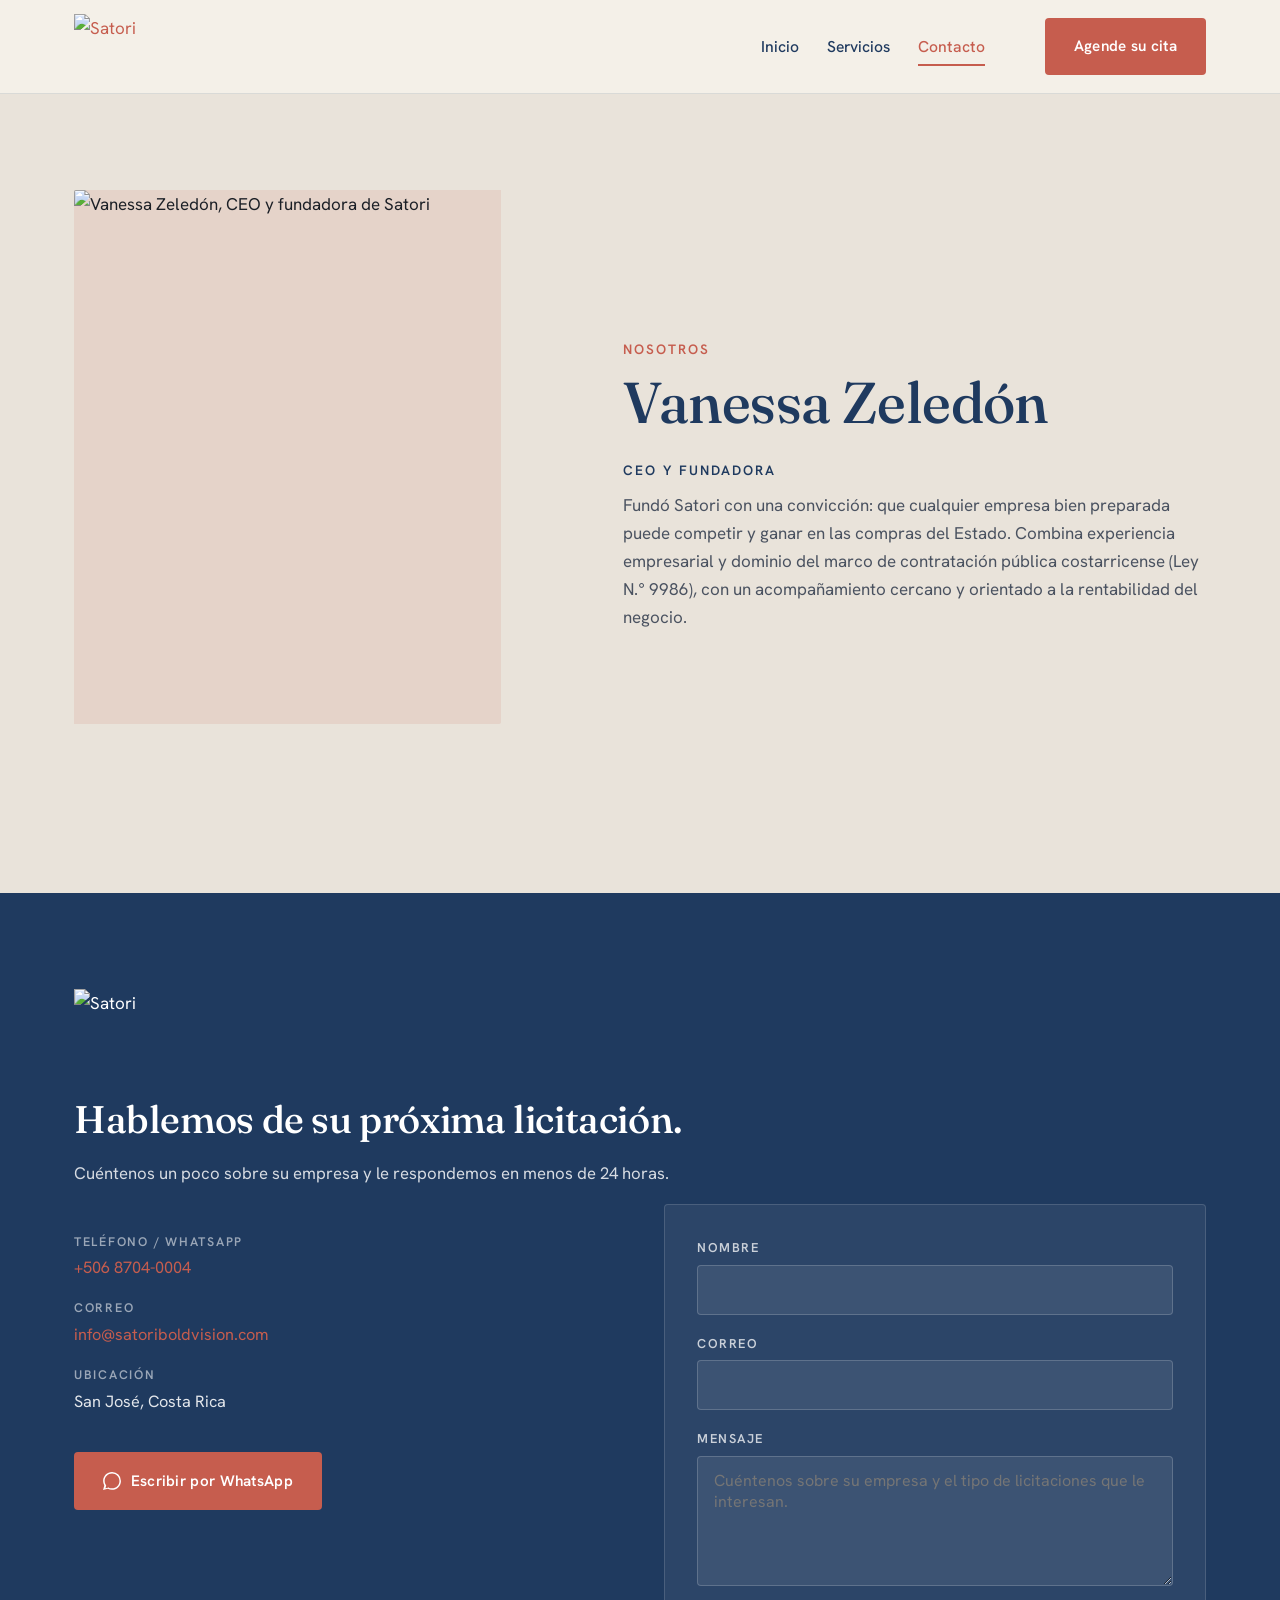
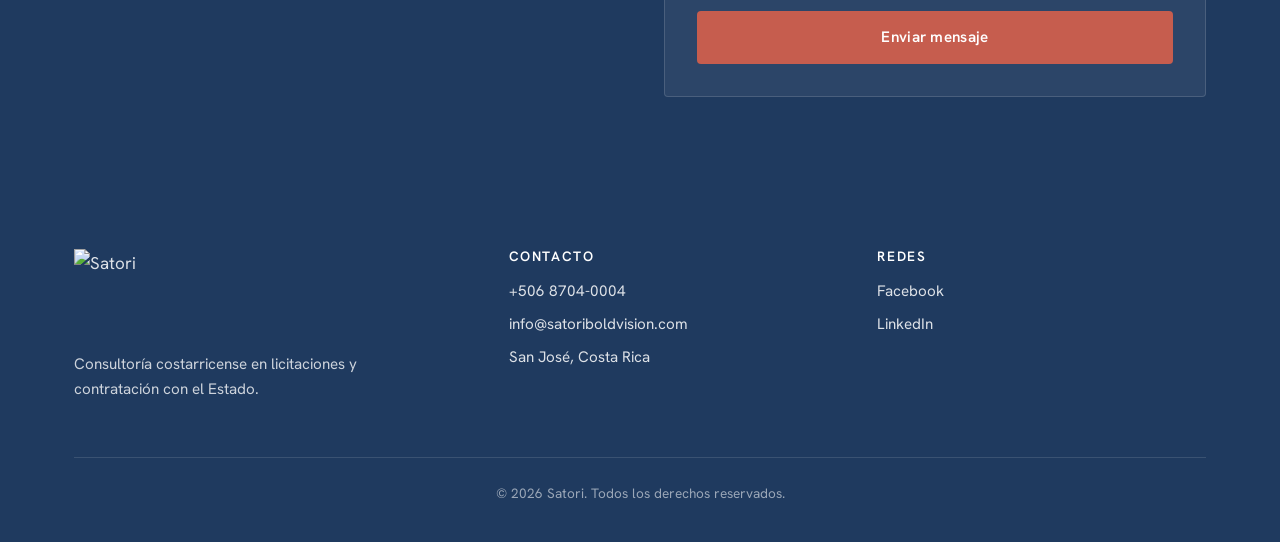
==== contacto.html @ bd333d45 "Enlarge logos and fix footer tagline color - Logo del header: 44px → 64px - Logo del footer y franja" ====
<!DOCTYPE html>
<html lang="es">
<head>
  <meta charset="UTF-8" />
  <meta name="viewport" content="width=device-width, initial-scale=1.0" />
  <title>Contacto — Satori</title>
  <meta name="description" content="Hablemos de su próxima licitación. Contacte a Satori por teléfono, WhatsApp, correo o desde el formulario." />

  <link rel="preconnect" href="https://fonts.googleapis.com" />
  <link rel="preconnect" href="https://fonts.gstatic.com" crossorigin />
  <link href="https://fonts.googleapis.com/css2?family=Fraunces:opsz,wght@9..144,400;9..144,500;9..144,600&family=Hanken+Grotesk:wght@400;500;600;700&display=swap" rel="stylesheet" />

  <link rel="stylesheet" href="styles.css" />
</head>
<body>

  <div data-parcial="header"></div>

  <main>
    <!-- ============================================================
         1. Nosotros — Vanessa
         ============================================================ -->
    <section class="seccion-beige nosotros">
      <div class="contenedor nosotros-grid">
        <div class="nosotros-foto aparece">
          <img src="assets/vanessa-retrato.jpg" alt="Vanessa Zeledón, CEO y fundadora de Satori" />
        </div>

        <div class="aparece">
          <span class="rol">Nosotros</span>
          <h1>Vanessa Zeledón</h1>
          <span class="rol" style="color: var(--azul); margin-top: -0.4rem;">CEO y Fundadora</span>
          <p>
            Fundó Satori con una convicción: que cualquier empresa bien preparada
            puede competir y ganar en las compras del Estado. Combina experiencia
            empresarial y dominio del marco de contratación pública costarricense
            (Ley N.° 9986), con un acompañamiento cercano y orientado a la
            rentabilidad del negocio.
          </p>
        </div>
      </div>
    </section>

    <!-- ============================================================
         2. Contacto — franja azul con datos + formulario
         ============================================================ -->
    <section class="seccion-azul">
      <div class="contenedor">
        <div class="encabezado-seccion aparece" style="text-align: left; margin-left: 0;">
          <img src="assets/logo-blanco.png" alt="Satori" style="height: 84px; width: auto; margin-bottom: 1.5rem;" />
          <h2>Hablemos de su próxima licitación.</h2>
          <p>Cuéntenos un poco sobre su empresa y le respondemos en menos de 24 horas.</p>
        </div>

        <div class="contacto-bloque">
          <div class="contacto-info aparece">
            <ul>
              <li>
                <strong>Teléfono / WhatsApp</strong>
                <a href="tel:+50687040004">+506 8704-0004</a>
              </li>
              <li>
                <strong>Correo</strong>
                <a href="mailto:info@satoriboldvision.com">info@satoriboldvision.com</a>
              </li>
              <li>
                <strong>Ubicación</strong>
                San José, Costa Rica
              </li>
            </ul>

            <a href="https://wa.me/50687040004" target="_blank" rel="noopener" class="btn btn-primario btn-whatsapp">
              Escribir por WhatsApp
            </a>
          </div>

          <form id="formulario-contacto" class="formulario aparece" novalidate>
            <label for="nombre">Nombre</label>
            <input type="text" id="nombre" name="nombre" required autocomplete="name" />

            <label for="correo">Correo</label>
            <input type="email" id="correo" name="correo" required autocomplete="email" />

            <label for="mensaje">Mensaje</label>
            <textarea id="mensaje" name="mensaje" required placeholder="Cuéntenos sobre su empresa y el tipo de licitaciones que le interesan."></textarea>

            <button type="submit" class="btn btn-primario">Enviar mensaje</button>

            <!-- Confirmación demo (solo front-end, sin backend) -->
            <p class="form-mensaje" role="status" aria-live="polite"></p>
          </form>
        </div>
      </div>
    </section>
  </main>

  <div data-parcial="footer"></div>

  <script src="script.js"></script>
</body>
</html>
---- styles.css ----
/* =============================================================
   Satori — Hoja de estilos compartida (3 páginas)
   Paleta 60/30/10:
     60% Beige arena  #E9E3DA  (fondo dominante)
     30% Azul profundo #1F3A5F (header/footer, franjas, títulos)
     10% Terracota    #C65D4E  (acentos: botones, enlaces, detalles)
   ============================================================= */

:root {
  --beige: #E9E3DA;
  --beige-claro: #F4F0E8;
  --azul: #1F3A5F;
  --azul-oscuro: #162B47;
  --terracota: #C65D4E;
  --terracota-oscuro: #A94A3D;
  --texto: #1B1F26;
  --texto-suave: #4A5260;
  --linea: rgba(31, 58, 95, 0.12);

  --serif: "Fraunces", "Cormorant Garamond", Georgia, serif;
  --sans: "Hanken Grotesk", "Inter", system-ui, -apple-system, sans-serif;

  --maxw: 1180px;
  --radio: 4px;
  --transicion: 220ms ease;
}

/* ---------- Reset suave ---------- */
*, *::before, *::after { box-sizing: border-box; }
html { scroll-behavior: smooth; }
body {
  margin: 0;
  font-family: var(--sans);
  font-size: 17px;
  line-height: 1.65;
  color: var(--texto);
  background: var(--beige);
  -webkit-font-smoothing: antialiased;
  text-rendering: optimizeLegibility;
}
img { max-width: 100%; display: block; }
a { color: var(--terracota); text-decoration: none; transition: color var(--transicion); }
a:hover { color: var(--terracota-oscuro); }

h1, h2, h3, h4 {
  font-family: var(--serif);
  font-weight: 500;
  color: var(--azul);
  letter-spacing: -0.01em;
  margin: 0 0 0.5em;
  line-height: 1.15;
}
h1 { font-size: clamp(2.2rem, 4.6vw, 3.6rem); }
h2 { font-size: clamp(1.7rem, 3vw, 2.4rem); }
h3 { font-size: 1.25rem; }
p  { margin: 0 0 1em; color: var(--texto-suave); }

/* ---------- Contenedor ---------- */
.contenedor {
  width: 100%;
  max-width: var(--maxw);
  margin: 0 auto;
  padding: 0 1.5rem;
}

/* ---------- Secciones ---------- */
section { padding: clamp(3.5rem, 8vw, 6rem) 0; }
.seccion-beige { background: var(--beige); }
.seccion-azul  { background: var(--azul); color: #fff; }
.seccion-azul h1, .seccion-azul h2, .seccion-azul h3 { color: #fff; }
.seccion-azul p { color: rgba(255, 255, 255, 0.82); }

/* ---------- Botones ---------- */
.btn {
  display: inline-block;
  padding: 0.95rem 1.75rem;
  font-family: var(--sans);
  font-weight: 600;
  font-size: 0.95rem;
  letter-spacing: 0.02em;
  border-radius: var(--radio);
  border: 1px solid transparent;
  cursor: pointer;
  transition: background var(--transicion), color var(--transicion), transform var(--transicion);
}
.btn-primario {
  background: var(--terracota);
  color: #fff;
}
.btn-primario:hover { background: var(--terracota-oscuro); color: #fff; transform: translateY(-1px); }
.btn-secundario {
  background: transparent;
  color: var(--azul);
  border-color: var(--azul);
}
.btn-secundario:hover { background: var(--azul); color: #fff; }
.btn-enlace {
  display: inline-block;
  padding: 0.6rem 0;
  color: var(--azul);
  font-weight: 600;
  border-bottom: 1px solid var(--terracota);
}
.btn-enlace:hover { color: var(--terracota); }

/* ---------- Header ---------- */
.encabezado {
  position: sticky;
  top: 0;
  z-index: 50;
  background: var(--beige-claro);
  border-bottom: 1px solid var(--linea);
  backdrop-filter: saturate(140%) blur(6px);
}
.encabezado-inner {
  display: flex;
  align-items: center;
  justify-content: space-between;
  padding: 0.9rem 1.5rem;
  max-width: var(--maxw);
  margin: 0 auto;
}
.logo img { height: 64px; width: auto; }

.nav {
  display: flex;
  align-items: center;
  gap: 2rem;
}
.nav-menu {
  list-style: none;
  display: flex;
  gap: 1.75rem;
  margin: 0;
  padding: 0;
}
.nav-menu a {
  color: var(--azul);
  font-weight: 500;
  font-size: 0.98rem;
  padding: 0.4rem 0;
  position: relative;
}
.nav-menu a::after {
  content: "";
  position: absolute;
  left: 0; right: 0; bottom: -2px;
  height: 2px;
  background: var(--terracota);
  transform: scaleX(0);
  transform-origin: left;
  transition: transform var(--transicion);
}
.nav-menu a:hover::after,
.nav-menu a.activo::after { transform: scaleX(1); }
.nav-menu a.activo { color: var(--terracota); }

.btn-hamburguesa {
  display: none;
  background: none;
  border: 0;
  cursor: pointer;
  width: 40px;
  height: 40px;
  padding: 8px;
}
.btn-hamburguesa span {
  display: block;
  height: 2px;
  background: var(--azul);
  margin: 5px 0;
  transition: transform var(--transicion), opacity var(--transicion);
}
.btn-hamburguesa.abierto span:nth-child(1) { transform: translateY(7px) rotate(45deg); }
.btn-hamburguesa.abierto span:nth-child(2) { opacity: 0; }
.btn-hamburguesa.abierto span:nth-child(3) { transform: translateY(-7px) rotate(-45deg); }

/* ---------- Footer ---------- */
.pie {
  background: var(--azul);
  color: rgba(255, 255, 255, 0.85);
  padding: 3.5rem 0 1.5rem;
}
.pie a { color: rgba(255, 255, 255, 0.85); }
.pie a:hover { color: var(--terracota); }
.pie-grid {
  display: grid;
  grid-template-columns: 1.2fr 1fr 1fr;
  gap: 2.5rem;
  padding-bottom: 2.5rem;
  border-bottom: 1px solid rgba(255, 255, 255, 0.12);
}
.pie-logo img { height: 84px; width: auto; margin-bottom: 1.2rem; }
.pie-logo p { color: rgba(255, 255, 255, 0.78); font-size: 0.95rem; max-width: 32ch; }
.pie h4 {
  color: #fff;
  font-family: var(--sans);
  font-size: 0.85rem;
  font-weight: 600;
  letter-spacing: 0.12em;
  text-transform: uppercase;
  margin-bottom: 0.9rem;
}
.pie ul { list-style: none; padding: 0; margin: 0; }
.pie li { margin-bottom: 0.5rem; font-size: 0.95rem; }
.pie-copy {
  margin-top: 1.5rem;
  font-size: 0.85rem;
  color: rgba(255, 255, 255, 0.55);
  text-align: center;
}

/* ---------- Hero (Inicio) ---------- */
.hero {
  padding: clamp(3rem, 7vw, 5.5rem) 0;
  background: var(--beige);
}
.hero-grid {
  display: grid;
  grid-template-columns: 1.15fr 1fr;
  gap: clamp(2rem, 5vw, 4.5rem);
  align-items: center;
}
.hero-eyebrow {
  font-family: var(--sans);
  font-size: 0.85rem;
  font-weight: 600;
  letter-spacing: 0.16em;
  text-transform: uppercase;
  color: var(--terracota);
  margin-bottom: 1.2rem;
}
.hero p.lead {
  font-size: 1.12rem;
  max-width: 52ch;
  margin-bottom: 2rem;
}
.hero-cta { display: flex; gap: 1rem; align-items: center; flex-wrap: wrap; }
.hero-figura {
  position: relative;
  aspect-ratio: 4 / 5;
  border-radius: 2px;
  overflow: hidden;
}
.hero-figura::before {
  content: "";
  position: absolute;
  inset: 12% -8% -8% 12%;
  background: var(--azul);
  z-index: 0;
  border-radius: 2px;
}
.hero-figura img {
  position: relative;
  z-index: 1;
  width: 100%;
  height: 100%;
  object-fit: cover;
  object-position: center top;
}

/* ---------- Tarjetas (resumen servicios) ---------- */
.tarjetas {
  display: grid;
  grid-template-columns: repeat(3, 1fr);
  gap: 1.75rem;
  margin-top: 2.5rem;
}
.tarjeta {
  background: var(--beige-claro);
  padding: 2rem 1.75rem;
  border-radius: var(--radio);
  border-top: 3px solid var(--terracota);
  transition: transform var(--transicion), box-shadow var(--transicion);
}
.tarjeta:hover {
  transform: translateY(-4px);
  box-shadow: 0 12px 30px -18px rgba(31, 58, 95, 0.35);
}
.tarjeta h3 { margin-bottom: 0.6rem; }
.tarjeta p { margin-bottom: 1.2rem; font-size: 0.97rem; }
.tarjeta a {
  font-size: 0.9rem;
  font-weight: 600;
  color: var(--azul);
  letter-spacing: 0.02em;
}
.tarjeta a:hover { color: var(--terracota); }
.tarjeta a::after { content: " →"; }

/* Encabezado de sección */
.encabezado-seccion {
  max-width: 720px;
  margin: 0 auto 1rem;
  text-align: center;
}
.encabezado-seccion p { font-size: 1.05rem; }

/* ---------- Franja proceso (4 pasos) ---------- */
.proceso-pasos {
  display: grid;
  grid-template-columns: repeat(4, 1fr);
  gap: 2rem;
  margin-top: 2.5rem;
}
.paso {
  position: relative;
  padding-top: 0.6rem;
}
.paso .num {
  font-family: var(--serif);
  font-size: 2.6rem;
  line-height: 1;
  color: var(--terracota);
  display: block;
  margin-bottom: 0.6rem;
}
.paso h3 {
  font-family: var(--sans);
  font-size: 0.85rem;
  letter-spacing: 0.14em;
  text-transform: uppercase;
  font-weight: 600;
  color: #fff;
  margin-bottom: 0.5rem;
}
.paso p { font-size: 0.95rem; }

/* ---------- CTA final ---------- */
.cta-final {
  text-align: center;
}
.cta-final h2 { margin-bottom: 1.5rem; }

/* ---------- Servicios — pilares detallados ---------- */
.pilares { display: grid; gap: 3rem; margin-top: 2.5rem; }
.pilar {
  display: grid;
  grid-template-columns: 1fr 2fr;
  gap: 2.5rem;
  padding-bottom: 3rem;
  border-bottom: 1px solid var(--linea);
}
.pilar:last-child { border-bottom: 0; padding-bottom: 0; }
.pilar-num {
  font-family: var(--serif);
  font-size: 3.4rem;
  color: var(--terracota);
  line-height: 1;
}
.pilar h2 { margin-bottom: 0.8rem; }
.pilar ul {
  list-style: none;
  padding: 0;
  margin: 1.2rem 0 0;
}
.pilar li {
  position: relative;
  padding-left: 1.4rem;
  margin-bottom: 0.6rem;
  color: var(--texto-suave);
}
.pilar li::before {
  content: "";
  position: absolute;
  left: 0;
  top: 0.7em;
  width: 8px; height: 1px;
  background: var(--terracota);
}

/* Proceso ampliado en página de servicios */
.proceso-detalle { display: grid; gap: 1.75rem; margin-top: 2.5rem; }
.proceso-detalle .paso-detalle {
  display: grid;
  grid-template-columns: 90px 1fr;
  gap: 1.5rem;
  padding: 1.5rem 0;
  border-bottom: 1px solid rgba(255, 255, 255, 0.14);
}
.proceso-detalle .paso-detalle:last-child { border-bottom: 0; }
.proceso-detalle .num {
  font-family: var(--serif);
  font-size: 3rem;
  line-height: 1;
  color: var(--terracota);
}
.proceso-detalle h3 {
  font-family: var(--sans);
  font-size: 0.85rem;
  letter-spacing: 0.14em;
  text-transform: uppercase;
  color: #fff;
  margin-bottom: 0.4rem;
}

/* ---------- Contacto — Nosotros ---------- */
.nosotros-grid {
  display: grid;
  grid-template-columns: 1fr 1.2fr;
  gap: clamp(2rem, 5vw, 4rem);
  align-items: center;
}
.nosotros-foto {
  aspect-ratio: 4 / 5;
  overflow: hidden;
  border-radius: 2px;
  position: relative;
}
.nosotros-foto::before {
  content: "";
  position: absolute;
  inset: -8% 12% 12% -8%;
  background: var(--terracota);
  opacity: 0.12;
  z-index: 0;
  border-radius: 2px;
}
.nosotros-foto img {
  position: relative;
  z-index: 1;
  width: 100%; height: 100%;
  object-fit: cover;
}
.nosotros .rol {
  font-family: var(--sans);
  font-size: 0.85rem;
  letter-spacing: 0.14em;
  text-transform: uppercase;
  color: var(--terracota);
  font-weight: 600;
  margin-bottom: 0.6rem;
  display: block;
}

/* ---------- Contacto — bloque azul ---------- */
.contacto-bloque {
  display: grid;
  grid-template-columns: 1fr 1fr;
  gap: 3rem;
  align-items: start;
}
.contacto-info ul { list-style: none; padding: 0; margin: 1.2rem 0 1.8rem; }
.contacto-info li {
  padding: 0.5rem 0;
  font-size: 1.02rem;
  color: rgba(255, 255, 255, 0.88);
}
.contacto-info li strong {
  display: block;
  font-family: var(--sans);
  font-size: 0.78rem;
  letter-spacing: 0.14em;
  text-transform: uppercase;
  font-weight: 600;
  color: rgba(255, 255, 255, 0.55);
  margin-bottom: 0.2rem;
}
.btn-whatsapp {
  display: inline-flex;
  align-items: center;
  gap: 0.6rem;
}
.btn-whatsapp::before {
  content: "";
  display: inline-block;
  width: 18px; height: 18px;
  background: currentColor;
  -webkit-mask: url("data:image/svg+xml;utf8,<svg xmlns='http://www.w3.org/2000/svg' viewBox='0 0 24 24'><path d='M.057 24l1.687-6.163a11.867 11.867 0 0 1-1.587-5.946C.16 5.335 5.495 0 12.05 0a11.81 11.81 0 0 1 8.413 3.488 11.82 11.82 0 0 1 3.48 8.414c-.003 6.555-5.338 11.892-11.893 11.892a11.9 11.9 0 0 1-5.688-1.448L.057 24zm6.597-3.807c1.676.995 3.276 1.591 5.392 1.592 5.448 0 9.886-4.434 9.889-9.885.002-5.462-4.415-9.89-9.881-9.892-5.452 0-9.887 4.434-9.889 9.884a9.86 9.86 0 0 0 1.51 5.26l.6.952-1.004 3.667 3.383-.878z'/></svg>") center/contain no-repeat;
          mask: url("data:image/svg+xml;utf8,<svg xmlns='http://www.w3.org/2000/svg' viewBox='0 0 24 24'><path d='M.057 24l1.687-6.163a11.867 11.867 0 0 1-1.587-5.946C.16 5.335 5.495 0 12.05 0a11.81 11.81 0 0 1 8.413 3.488 11.82 11.82 0 0 1 3.48 8.414c-.003 6.555-5.338 11.892-11.893 11.892a11.9 11.9 0 0 1-5.688-1.448L.057 24zm6.597-3.807c1.676.995 3.276 1.591 5.392 1.592 5.448 0 9.886-4.434 9.889-9.885.002-5.462-4.415-9.89-9.881-9.892-5.452 0-9.887 4.434-9.889 9.884a9.86 9.86 0 0 0 1.51 5.26l.6.952-1.004 3.667 3.383-.878z'/></svg>") center/contain no-repeat;
}

/* ---------- Formulario ---------- */
.formulario {
  background: rgba(255, 255, 255, 0.06);
  padding: 2rem;
  border-radius: var(--radio);
  border: 1px solid rgba(255, 255, 255, 0.14);
}
.formulario label {
  display: block;
  font-size: 0.8rem;
  letter-spacing: 0.12em;
  text-transform: uppercase;
  font-weight: 600;
  color: rgba(255, 255, 255, 0.75);
  margin-bottom: 0.4rem;
}
.formulario input,
.formulario textarea {
  width: 100%;
  background: rgba(255, 255, 255, 0.08);
  border: 1px solid rgba(255, 255, 255, 0.18);
  color: #fff;
  font-family: var(--sans);
  font-size: 1rem;
  padding: 0.85rem 1rem;
  border-radius: var(--radio);
  margin-bottom: 1.1rem;
  transition: border-color var(--transicion), background var(--transicion);
}
.formulario input:focus,
.formulario textarea:focus {
  outline: none;
  border-color: var(--terracota);
  background: rgba(255, 255, 255, 0.12);
}
.formulario textarea { min-height: 130px; resize: vertical; }
.formulario .btn { width: 100%; }
.form-mensaje {
  display: none;
  margin-top: 1rem;
  padding: 0.9rem 1rem;
  background: rgba(198, 93, 78, 0.15);
  border-left: 3px solid var(--terracota);
  color: #fff;
  font-size: 0.95rem;
  border-radius: var(--radio);
}
.form-mensaje.visible { display: block; }

/* ---------- Encabezado de página ---------- */
.hoja {
  padding: clamp(3rem, 6vw, 5rem) 0 1.5rem;
  text-align: center;
}
.hoja p { max-width: 60ch; margin: 0 auto; }

/* ---------- Animación al scroll ---------- */
.aparece {
  opacity: 0;
  transform: translateY(18px);
  transition: opacity 700ms ease, transform 700ms ease;
}
.aparece.visible {
  opacity: 1;
  transform: translateY(0);
}

/* ---------- Responsive ---------- */
@media (max-width: 880px) {
  .hero-grid { grid-template-columns: 1fr; }
  .hero-figura { max-width: 420px; margin: 0 auto; }
  .tarjetas { grid-template-columns: 1fr; }
  .proceso-pasos { grid-template-columns: repeat(2, 1fr); gap: 2rem; }
  .pilar { grid-template-columns: 1fr; gap: 1rem; }
  .pie-grid { grid-template-columns: 1fr; gap: 2rem; text-align: center; }
  .pie-logo img { margin-left: auto; margin-right: auto; }
  .nosotros-grid, .contacto-bloque { grid-template-columns: 1fr; }

  .btn-hamburguesa { display: block; }
  .nav-menu {
    position: absolute;
    top: 100%;
    left: 0; right: 0;
    flex-direction: column;
    background: var(--beige-claro);
    padding: 1.5rem 1.5rem 2rem;
    gap: 1.2rem;
    border-bottom: 1px solid var(--linea);
    transform: translateY(-10px);
    opacity: 0;
    pointer-events: none;
    transition: opacity var(--transicion), transform var(--transicion);
  }
  .nav-menu.abierto {
    transform: translateY(0);
    opacity: 1;
    pointer-events: auto;
  }
  .nav .btn { display: none; }
  .nav-menu .btn-movil { display: inline-block; margin-top: 0.5rem; }
}
@media (min-width: 881px) {
  .nav-menu .btn-movil { display: none; }
}
@media (max-width: 520px) {
  .proceso-pasos { grid-template-columns: 1fr; }
  .hero-cta { flex-direction: column; align-items: stretch; }
  .hero-cta .btn, .hero-cta .btn-enlace { text-align: center; }
}
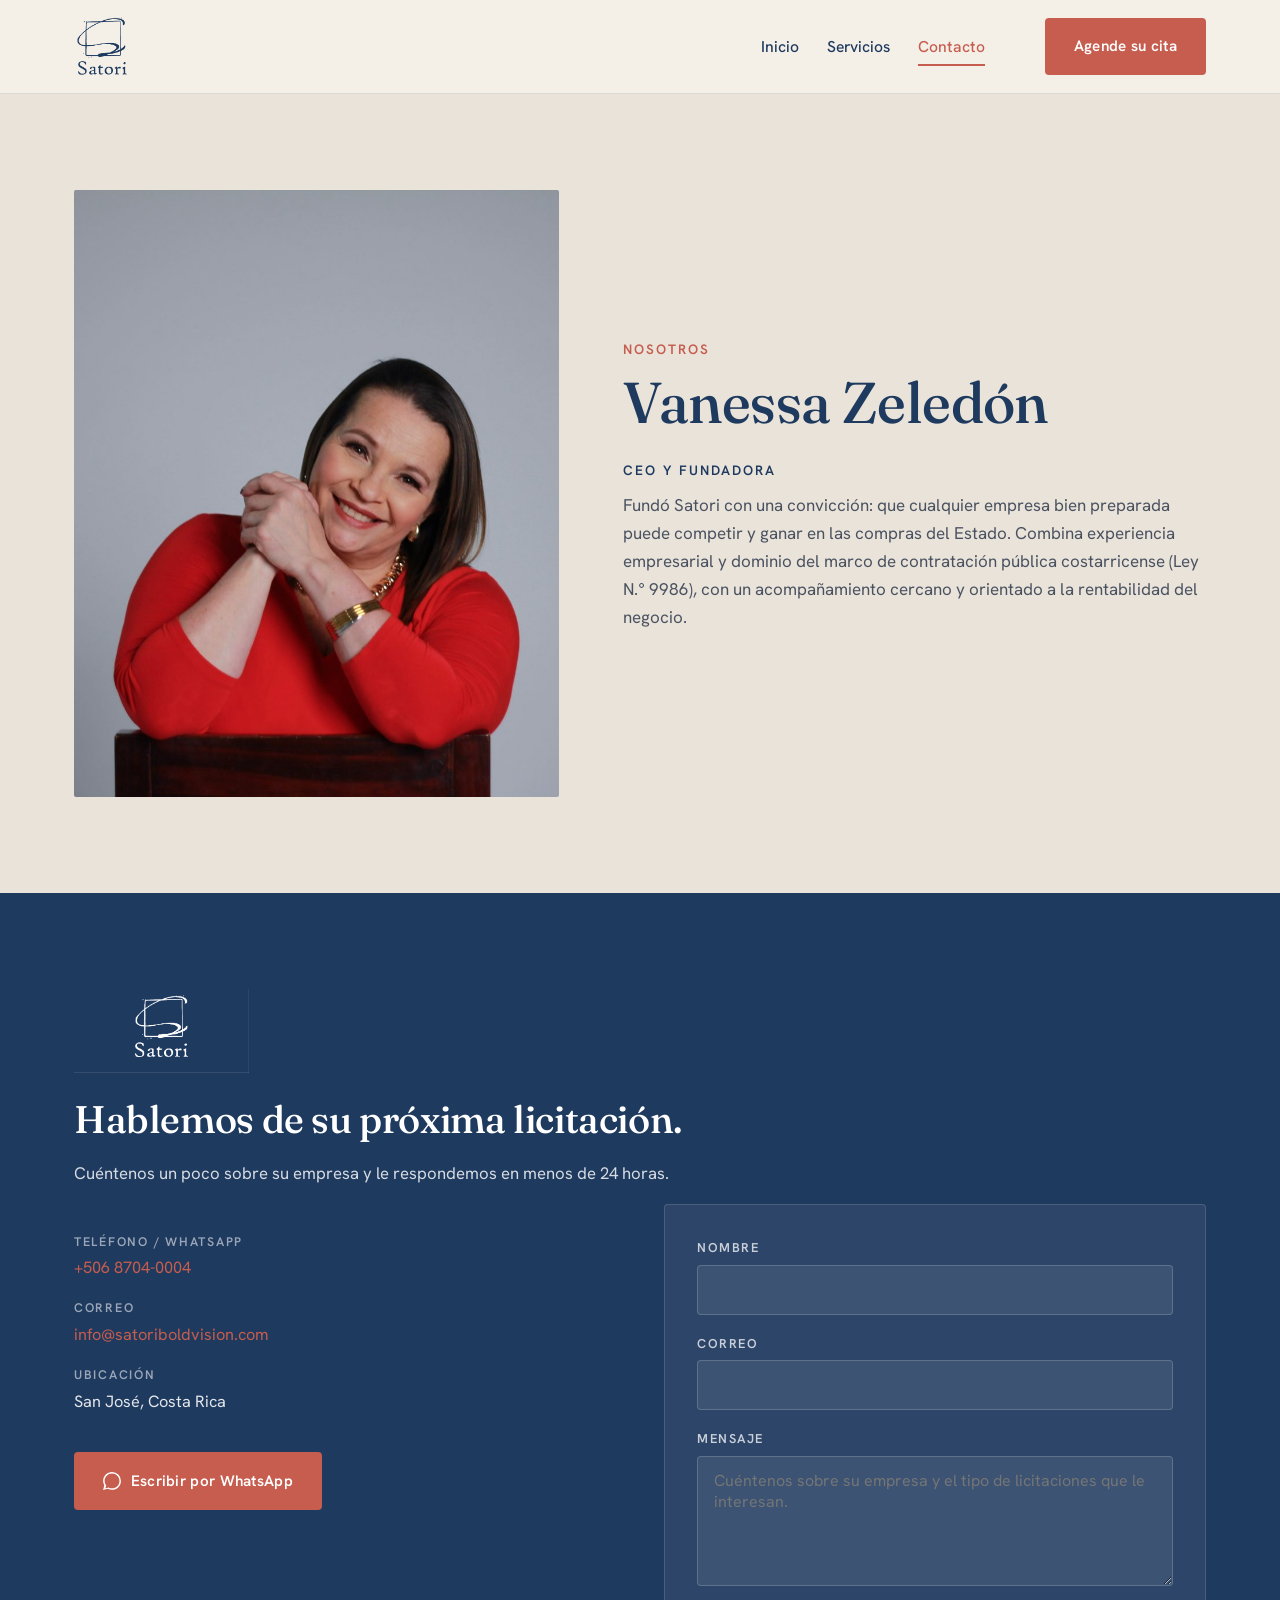
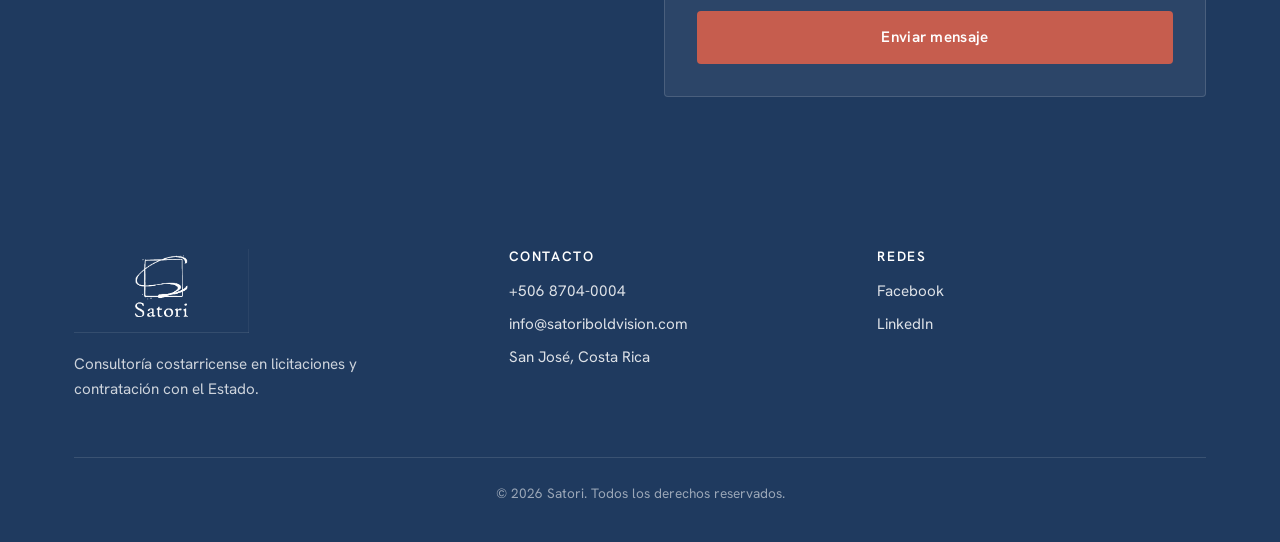
==== commit 00277be3: "Improve SEO, a11y and Core Web Vitals JSON-LD adicional: - servicios.html: ItemList con 3 Service + " ====
--- a/contacto.html
+++ b/contacto.html
@@ -1,29 +1,109 @@
 <!DOCTYPE html>
-<html lang="es">
+<html lang="es-CR">
 <head>
   <meta charset="UTF-8" />
   <meta name="viewport" content="width=device-width, initial-scale=1.0" />
-  <title>Contacto — Satori</title>
+  <title>Contacto — Satori | Hablemos de su próxima licitación</title>
   <meta name="description" content="Hablemos de su próxima licitación. Contacte a Satori por teléfono, WhatsApp, correo o desde el formulario." />
+  <meta name="robots" content="index, follow" />
+  <meta name="author" content="Satori" />
+  <link rel="canonical" href="https://satoriboldvision.com/contacto.html" />
+  <link rel="alternate" hreflang="es-CR" href="https://satoriboldvision.com/contacto.html" />
+  <link rel="alternate" hreflang="x-default" href="https://satoriboldvision.com/contacto.html" />
+  <meta name="theme-color" content="#1F3A5F" />
+  <meta name="msapplication-TileColor" content="#1F3A5F" />
+
+  <!-- Open Graph -->
+  <meta property="og:type" content="website" />
+  <meta property="og:locale" content="es_CR" />
+  <meta property="og:site_name" content="Satori" />
+  <meta property="og:url" content="https://satoriboldvision.com/contacto.html" />
+  <meta property="og:title" content="Contacto — Satori | Hablemos de su próxima licitación" />
+  <meta property="og:description" content="Teléfono, WhatsApp y correo de Satori, consultora en contratación pública costarricense." />
+  <meta property="og:image" content="https://satoriboldvision.com/assets/og-image.jpg" />
+  <meta property="og:image:width" content="1200" />
+  <meta property="og:image:height" content="630" />
+  <meta property="og:image:alt" content="Satori — Licitaciones y contratación pública" />
+
+  <!-- Twitter Card -->
+  <meta name="twitter:card" content="summary_large_image" />
+  <meta name="twitter:title" content="Contacto — Satori" />
+  <meta name="twitter:description" content="Hablemos de su próxima licitación. Teléfono, WhatsApp y correo." />
+  <meta name="twitter:image" content="https://satoriboldvision.com/assets/og-image.jpg" />
+
+  <link rel="icon" type="image/png" href="assets/favicon.png" />
+  <link rel="apple-touch-icon" href="assets/apple-touch-icon.png" />
+  <link rel="manifest" href="manifest.webmanifest" />
 
   <link rel="preconnect" href="https://fonts.googleapis.com" />
   <link rel="preconnect" href="https://fonts.gstatic.com" crossorigin />
   <link href="https://fonts.googleapis.com/css2?family=Fraunces:opsz,wght@9..144,400;9..144,500;9..144,600&family=Hanken+Grotesk:wght@400;500;600;700&display=swap" rel="stylesheet" />
 
   <link rel="stylesheet" href="styles.css" />
+
+  <!-- Datos estructurados: ContactPage + Person (Vanessa) + breadcrumbs -->
+  <script type="application/ld+json">
+  {
+    "@context": "https://schema.org",
+    "@graph": [
+      {
+        "@type": "BreadcrumbList",
+        "itemListElement": [
+          { "@type": "ListItem", "position": 1, "name": "Inicio", "item": "https://satoriboldvision.com/" },
+          { "@type": "ListItem", "position": 2, "name": "Contacto", "item": "https://satoriboldvision.com/contacto.html" }
+        ]
+      },
+      {
+        "@type": "ContactPage",
+        "url": "https://satoriboldvision.com/contacto.html",
+        "name": "Contacto — Satori",
+        "description": "Datos de contacto y formulario de Satori, consultora costarricense en licitaciones y contratación pública.",
+        "mainEntity": {
+          "@type": "Organization",
+          "name": "Satori",
+          "url": "https://satoriboldvision.com/",
+          "telephone": "+506 8704-0004",
+          "email": "info@satoriboldvision.com",
+          "address": {
+            "@type": "PostalAddress",
+            "addressLocality": "San José",
+            "addressCountry": "CR"
+          },
+          "contactPoint": {
+            "@type": "ContactPoint",
+            "telephone": "+506 8704-0004",
+            "contactType": "customer service",
+            "areaServed": "CR",
+            "availableLanguage": "Spanish"
+          }
+        }
+      },
+      {
+        "@type": "Person",
+        "name": "Vanessa Zeledón",
+        "jobTitle": "CEO y Fundadora",
+        "worksFor": { "@type": "Organization", "name": "Satori", "url": "https://satoriboldvision.com/" },
+        "image": "https://satoriboldvision.com/assets/vanessa-retrato.jpg",
+        "nationality": "CR"
+      }
+    ]
+  }
+  </script>
 </head>
 <body>
 
+  <a class="skip-link" href="#contenido">Saltar al contenido</a>
+
   <div data-parcial="header"></div>
 
-  <main>
+  <main id="contenido">
     <!-- ============================================================
          1. Nosotros — Vanessa
          ============================================================ -->
     <section class="seccion-beige nosotros">
       <div class="contenedor nosotros-grid">
         <div class="nosotros-foto aparece">
-          <img src="assets/vanessa-retrato.jpg" alt="Vanessa Zeledón, CEO y fundadora de Satori" />
+          <img src="assets/vanessa-retrato.jpg" alt="Vanessa Zeledón, CEO y fundadora de Satori" width="1400" height="1049" />
         </div>
 
         <div class="aparece">
@@ -47,7 +127,7 @@
     <section class="seccion-azul">
       <div class="contenedor">
         <div class="encabezado-seccion aparece" style="text-align: left; margin-left: 0;">
-          <img src="assets/logo-blanco.png" alt="Satori" style="height: 84px; width: auto; margin-bottom: 1.5rem;" />
+          <img src="assets/logo-blanco.png" alt="Satori" width="1135" height="546" loading="lazy" style="height: 84px; width: auto; margin-bottom: 1.5rem;" />
           <h2>Hablemos de su próxima licitación.</h2>
           <p>Cuéntenos un poco sobre su empresa y le respondemos en menos de 24 horas.</p>
         </div>
--- a/styles.css
+++ b/styles.css
@@ -23,6 +23,26 @@
   --maxw: 1180px;
   --radio: 4px;
   --transicion: 220ms ease;
+}
+
+/* ---------- Skip link (accesibilidad) ---------- */
+.skip-link {
+  position: absolute;
+  top: -100px;
+  left: 1rem;
+  z-index: 100;
+  background: var(--azul);
+  color: #fff;
+  padding: 0.75rem 1.25rem;
+  border-radius: var(--radio);
+  font-weight: 600;
+  transition: top 200ms ease;
+}
+.skip-link:focus {
+  top: 1rem;
+  color: #fff;
+  outline: 2px solid var(--terracota);
+  outline-offset: 2px;
 }
 
 /* ---------- Reset suave ---------- */
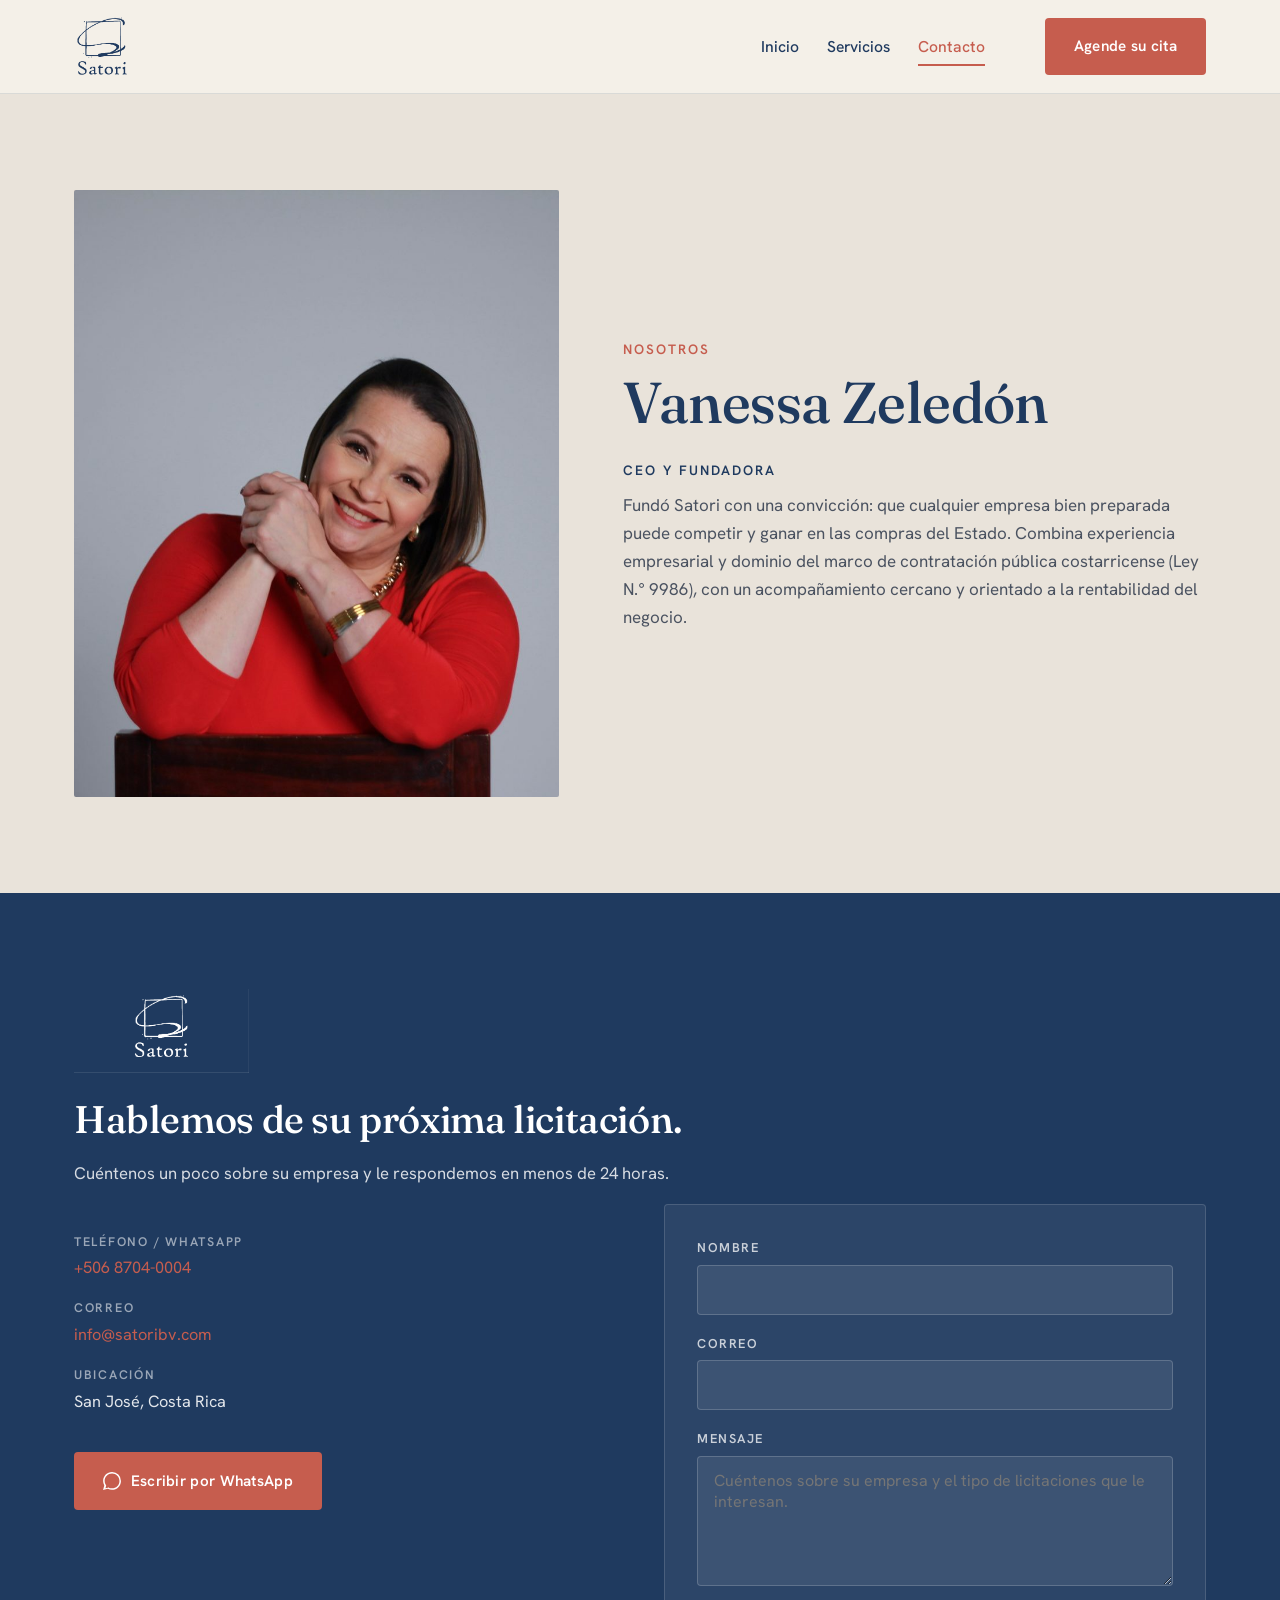
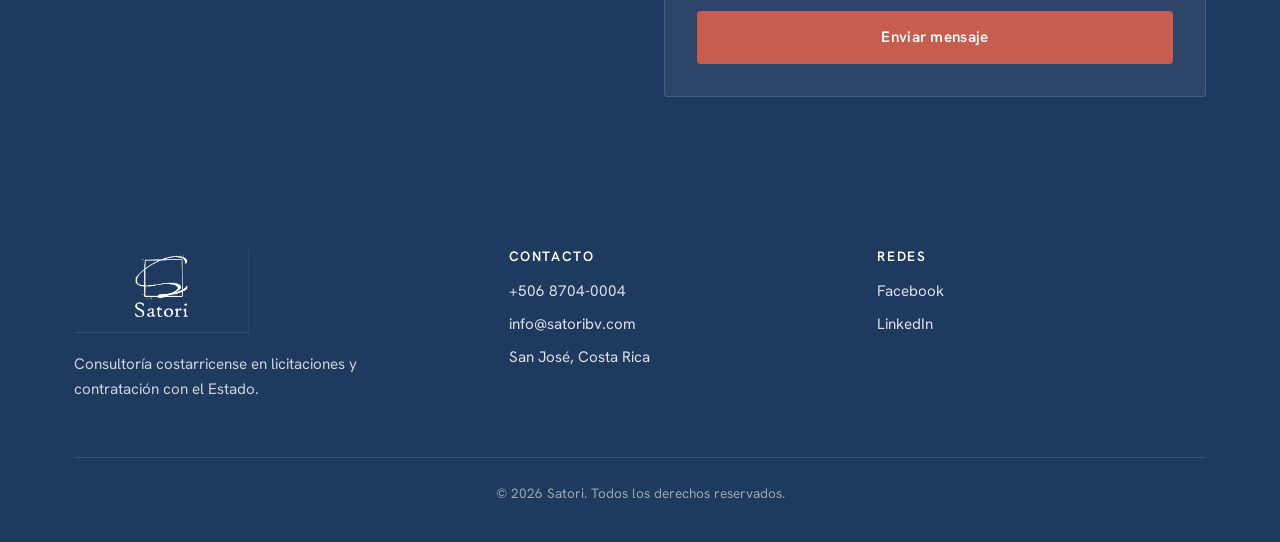
==== commit e07191a5: "Migrate domain to satoribv.com and add security headers Update all canonical URLs, hreflang, Open Gr" ====
--- a/contacto.html
+++ b/contacto.html
@@ -7,9 +7,9 @@
   <meta name="description" content="Hablemos de su próxima licitación. Contacte a Satori por teléfono, WhatsApp, correo o desde el formulario." />
   <meta name="robots" content="index, follow" />
   <meta name="author" content="Satori" />
-  <link rel="canonical" href="https://satoriboldvision.com/contacto.html" />
-  <link rel="alternate" hreflang="es-CR" href="https://satoriboldvision.com/contacto.html" />
-  <link rel="alternate" hreflang="x-default" href="https://satoriboldvision.com/contacto.html" />
+  <link rel="canonical" href="https://satoribv.com/contacto.html" />
+  <link rel="alternate" hreflang="es-CR" href="https://satoribv.com/contacto.html" />
+  <link rel="alternate" hreflang="x-default" href="https://satoribv.com/contacto.html" />
   <meta name="theme-color" content="#1F3A5F" />
   <meta name="msapplication-TileColor" content="#1F3A5F" />
 
@@ -17,10 +17,10 @@
   <meta property="og:type" content="website" />
   <meta property="og:locale" content="es_CR" />
   <meta property="og:site_name" content="Satori" />
-  <meta property="og:url" content="https://satoriboldvision.com/contacto.html" />
+  <meta property="og:url" content="https://satoribv.com/contacto.html" />
   <meta property="og:title" content="Contacto — Satori | Hablemos de su próxima licitación" />
   <meta property="og:description" content="Teléfono, WhatsApp y correo de Satori, consultora en contratación pública costarricense." />
-  <meta property="og:image" content="https://satoriboldvision.com/assets/og-image.jpg" />
+  <meta property="og:image" content="https://satoribv.com/assets/og-image.jpg" />
   <meta property="og:image:width" content="1200" />
   <meta property="og:image:height" content="630" />
   <meta property="og:image:alt" content="Satori — Licitaciones y contratación pública" />
@@ -29,7 +29,7 @@
   <meta name="twitter:card" content="summary_large_image" />
   <meta name="twitter:title" content="Contacto — Satori" />
   <meta name="twitter:description" content="Hablemos de su próxima licitación. Teléfono, WhatsApp y correo." />
-  <meta name="twitter:image" content="https://satoriboldvision.com/assets/og-image.jpg" />
+  <meta name="twitter:image" content="https://satoribv.com/assets/og-image.jpg" />
 
   <link rel="icon" type="image/png" href="assets/favicon.png" />
   <link rel="apple-touch-icon" href="assets/apple-touch-icon.png" />
@@ -49,21 +49,21 @@
       {
         "@type": "BreadcrumbList",
         "itemListElement": [
-          { "@type": "ListItem", "position": 1, "name": "Inicio", "item": "https://satoriboldvision.com/" },
-          { "@type": "ListItem", "position": 2, "name": "Contacto", "item": "https://satoriboldvision.com/contacto.html" }
+          { "@type": "ListItem", "position": 1, "name": "Inicio", "item": "https://satoribv.com/" },
+          { "@type": "ListItem", "position": 2, "name": "Contacto", "item": "https://satoribv.com/contacto.html" }
         ]
       },
       {
         "@type": "ContactPage",
-        "url": "https://satoriboldvision.com/contacto.html",
+        "url": "https://satoribv.com/contacto.html",
         "name": "Contacto — Satori",
         "description": "Datos de contacto y formulario de Satori, consultora costarricense en licitaciones y contratación pública.",
         "mainEntity": {
           "@type": "Organization",
           "name": "Satori",
-          "url": "https://satoriboldvision.com/",
+          "url": "https://satoribv.com/",
           "telephone": "+506 8704-0004",
-          "email": "info@satoriboldvision.com",
+          "email": "info@satoribv.com",
           "address": {
             "@type": "PostalAddress",
             "addressLocality": "San José",
@@ -82,8 +82,8 @@
         "@type": "Person",
         "name": "Vanessa Zeledón",
         "jobTitle": "CEO y Fundadora",
-        "worksFor": { "@type": "Organization", "name": "Satori", "url": "https://satoriboldvision.com/" },
-        "image": "https://satoriboldvision.com/assets/vanessa-retrato.jpg",
+        "worksFor": { "@type": "Organization", "name": "Satori", "url": "https://satoribv.com/" },
+        "image": "https://satoribv.com/assets/vanessa-retrato.jpg",
         "nationality": "CR"
       }
     ]
@@ -141,7 +141,7 @@
               </li>
               <li>
                 <strong>Correo</strong>
-                <a href="mailto:info@satoriboldvision.com">info@satoriboldvision.com</a>
+                <a href="mailto:info@satoribv.com">info@satoribv.com</a>
               </li>
               <li>
                 <strong>Ubicación</strong>
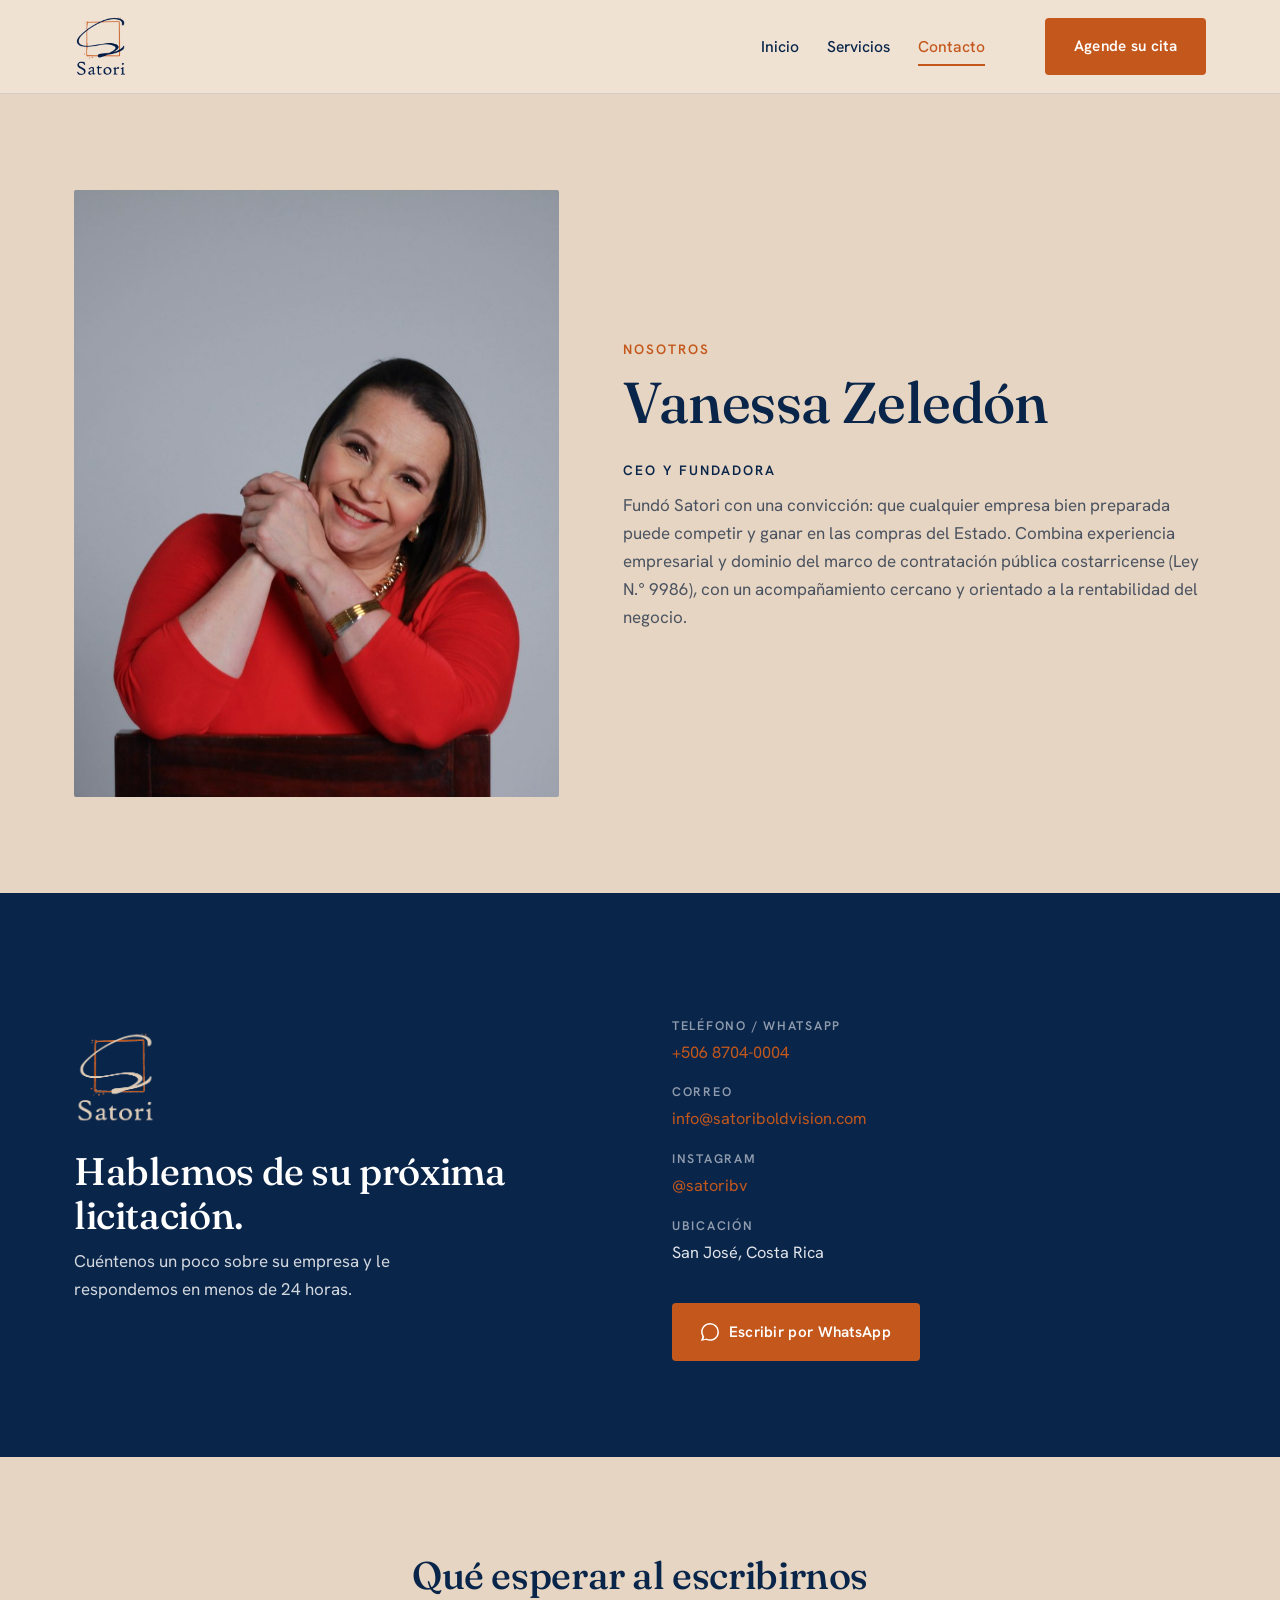
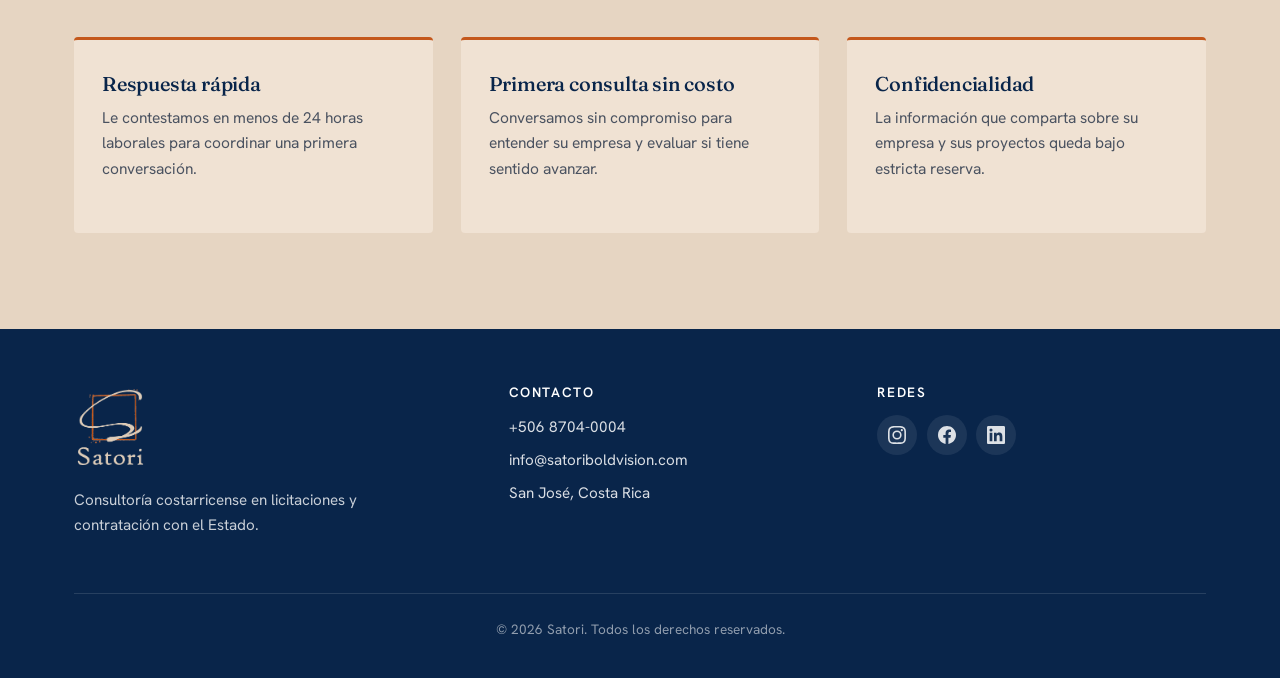
==== commit 11671fc4: "Refresh brand palette, logos and contact page layout - Update palette: terracotta #c4581c, blue #092" ====
--- a/contacto.html
+++ b/contacto.html
@@ -4,14 +4,14 @@
   <meta charset="UTF-8" />
   <meta name="viewport" content="width=device-width, initial-scale=1.0" />
   <title>Contacto — Satori | Hablemos de su próxima licitación</title>
-  <meta name="description" content="Hablemos de su próxima licitación. Contacte a Satori por teléfono, WhatsApp, correo o desde el formulario." />
+  <meta name="description" content="Hablemos de su próxima licitación. Contacte a Satori por teléfono, WhatsApp o correo." />
   <meta name="robots" content="index, follow" />
   <meta name="author" content="Satori" />
   <link rel="canonical" href="https://satoribv.com/contacto.html" />
   <link rel="alternate" hreflang="es-CR" href="https://satoribv.com/contacto.html" />
   <link rel="alternate" hreflang="x-default" href="https://satoribv.com/contacto.html" />
-  <meta name="theme-color" content="#1F3A5F" />
-  <meta name="msapplication-TileColor" content="#1F3A5F" />
+  <meta name="theme-color" content="#09254A" />
+  <meta name="msapplication-TileColor" content="#09254A" />
 
   <!-- Open Graph -->
   <meta property="og:type" content="website" />
@@ -57,13 +57,13 @@
         "@type": "ContactPage",
         "url": "https://satoribv.com/contacto.html",
         "name": "Contacto — Satori",
-        "description": "Datos de contacto y formulario de Satori, consultora costarricense en licitaciones y contratación pública.",
+        "description": "Datos de contacto de Satori, consultora costarricense en licitaciones y contratación pública.",
         "mainEntity": {
           "@type": "Organization",
           "name": "Satori",
           "url": "https://satoribv.com/",
           "telephone": "+506 8704-0004",
-          "email": "info@satoribv.com",
+          "email": "info@satoriboldvision.com",
           "address": {
             "@type": "PostalAddress",
             "addressLocality": "San José",
@@ -122,17 +122,17 @@
     </section>
 
     <!-- ============================================================
-         2. Contacto — franja azul con datos + formulario
+         2. Contacto — franja azul con datos
          ============================================================ -->
     <section class="seccion-azul">
       <div class="contenedor">
-        <div class="encabezado-seccion aparece" style="text-align: left; margin-left: 0;">
-          <img src="assets/logo-blanco.png" alt="Satori" width="1135" height="546" loading="lazy" style="height: 84px; width: auto; margin-bottom: 1.5rem;" />
-          <h2>Hablemos de su próxima licitación.</h2>
-          <p>Cuéntenos un poco sobre su empresa y le respondemos en menos de 24 horas.</p>
-        </div>
+        <div class="contacto-bloque">
+          <div class="contacto-intro aparece">
+            <img src="assets/satori_logo_claro_transparente.png" alt="Satori" width="719" height="828" loading="lazy" style="height: 96px; width: auto; margin-bottom: 1.5rem;" />
+            <h2>Hablemos de su próxima licitación.</h2>
+            <p>Cuéntenos un poco sobre su empresa y le respondemos en menos de 24 horas.</p>
+          </div>
 
-        <div class="contacto-bloque">
           <div class="contacto-info aparece">
             <ul>
               <li>
@@ -141,7 +141,11 @@
               </li>
               <li>
                 <strong>Correo</strong>
-                <a href="mailto:info@satoribv.com">info@satoribv.com</a>
+                <a href="mailto:info@satoriboldvision.com">info@satoriboldvision.com</a>
+              </li>
+              <li>
+                <strong>Instagram</strong>
+                <a href="https://www.instagram.com/satoribv" target="_blank" rel="noopener">@satoribv</a>
               </li>
               <li>
                 <strong>Ubicación</strong>
@@ -153,22 +157,34 @@
               Escribir por WhatsApp
             </a>
           </div>
+        </div>
+      </div>
+    </section>
 
-          <form id="formulario-contacto" class="formulario aparece" novalidate>
-            <label for="nombre">Nombre</label>
-            <input type="text" id="nombre" name="nombre" required autocomplete="name" />
+    <!-- ============================================================
+         3. Qué esperar — franja beige (separa contacto del footer)
+         ============================================================ -->
+    <section class="seccion-beige">
+      <div class="contenedor">
+        <div class="encabezado-seccion aparece">
+          <h2>Qué esperar al escribirnos</h2>
+        </div>
 
-            <label for="correo">Correo</label>
-            <input type="email" id="correo" name="correo" required autocomplete="email" />
+        <div class="tarjetas">
+          <article class="tarjeta aparece">
+            <h3>Respuesta rápida</h3>
+            <p>Le contestamos en menos de 24 horas laborales para coordinar una primera conversación.</p>
+          </article>
 
-            <label for="mensaje">Mensaje</label>
-            <textarea id="mensaje" name="mensaje" required placeholder="Cuéntenos sobre su empresa y el tipo de licitaciones que le interesan."></textarea>
+          <article class="tarjeta aparece">
+            <h3>Primera consulta sin costo</h3>
+            <p>Conversamos sin compromiso para entender su empresa y evaluar si tiene sentido avanzar.</p>
+          </article>
 
-            <button type="submit" class="btn btn-primario">Enviar mensaje</button>
-
-            <!-- Confirmación demo (solo front-end, sin backend) -->
-            <p class="form-mensaje" role="status" aria-live="polite"></p>
-          </form>
+          <article class="tarjeta aparece">
+            <h3>Confidencialidad</h3>
+            <p>La información que comparta sobre su empresa y sus proyectos queda bajo estricta reserva.</p>
+          </article>
         </div>
       </div>
     </section>
--- a/styles.css
+++ b/styles.css
@@ -1,21 +1,21 @@
 /* =============================================================
    Satori — Hoja de estilos compartida (3 páginas)
    Paleta 60/30/10:
-     60% Beige arena  #E9E3DA  (fondo dominante)
-     30% Azul profundo #1F3A5F (header/footer, franjas, títulos)
-     10% Terracota    #C65D4E  (acentos: botones, enlaces, detalles)
+     60% Beige arena  #E6D5C2  (fondo dominante)
+     30% Azul profundo #09254A (header/footer, franjas, títulos)
+     10% Terracota    #C4581C  (acentos: botones, enlaces, detalles)
    ============================================================= */
 
 :root {
-  --beige: #E9E3DA;
-  --beige-claro: #F4F0E8;
-  --azul: #1F3A5F;
-  --azul-oscuro: #162B47;
-  --terracota: #C65D4E;
-  --terracota-oscuro: #A94A3D;
+  --beige: #E6D5C2;
+  --beige-claro: #F0E2D3;
+  --azul: #09254A;
+  --azul-oscuro: #051932;
+  --terracota: #C4581C;
+  --terracota-oscuro: #9D4616;
   --texto: #1B1F26;
   --texto-suave: #4A5260;
-  --linea: rgba(31, 58, 95, 0.12);
+  --linea: rgba(9, 37, 74, 0.12);
 
   --serif: "Fraunces", "Cormorant Garamond", Georgia, serif;
   --sans: "Hanken Grotesk", "Inter", system-ui, -apple-system, sans-serif;
@@ -230,6 +230,36 @@
   text-align: center;
 }
 
+.pie-redes {
+  display: flex;
+  gap: 0.6rem;
+  list-style: none;
+  padding: 0;
+  margin: 0;
+}
+.pie-redes li { margin: 0; }
+.pie-redes a {
+  display: inline-flex;
+  align-items: center;
+  justify-content: center;
+  width: 40px;
+  height: 40px;
+  border-radius: 50%;
+  background: rgba(255, 255, 255, 0.08);
+  color: rgba(255, 255, 255, 0.85);
+  transition: background var(--transicion), color var(--transicion), transform var(--transicion);
+}
+.pie-redes a:hover {
+  background: var(--terracota);
+  color: #fff;
+  transform: translateY(-2px);
+}
+.pie-redes svg {
+  width: 18px;
+  height: 18px;
+  display: block;
+}
+
 /* ---------- Hero (Inicio) ---------- */
 .hero {
   padding: clamp(3rem, 7vw, 5.5rem) 0;
@@ -295,7 +325,7 @@
 }
 .tarjeta:hover {
   transform: translateY(-4px);
-  box-shadow: 0 12px 30px -18px rgba(31, 58, 95, 0.35);
+  box-shadow: 0 12px 30px -18px rgba(9, 37, 74, 0.35);
 }
 .tarjeta h3 { margin-bottom: 0.6rem; }
 .tarjeta p { margin-bottom: 1.2rem; font-size: 0.97rem; }
@@ -457,9 +487,11 @@
 .contacto-bloque {
   display: grid;
   grid-template-columns: 1fr 1fr;
-  gap: 3rem;
-  align-items: start;
-}
+  gap: clamp(2rem, 5vw, 4rem);
+  align-items: center;
+}
+.contacto-intro h2 { margin-bottom: 0.6rem; }
+.contacto-intro p { max-width: 42ch; }
 .contacto-info ul { list-style: none; padding: 0; margin: 1.2rem 0 1.8rem; }
 .contacto-info li {
   padding: 0.5rem 0;
@@ -489,55 +521,6 @@
   -webkit-mask: url("data:image/svg+xml;utf8,<svg xmlns='http://www.w3.org/2000/svg' viewBox='0 0 24 24'><path d='M.057 24l1.687-6.163a11.867 11.867 0 0 1-1.587-5.946C.16 5.335 5.495 0 12.05 0a11.81 11.81 0 0 1 8.413 3.488 11.82 11.82 0 0 1 3.48 8.414c-.003 6.555-5.338 11.892-11.893 11.892a11.9 11.9 0 0 1-5.688-1.448L.057 24zm6.597-3.807c1.676.995 3.276 1.591 5.392 1.592 5.448 0 9.886-4.434 9.889-9.885.002-5.462-4.415-9.89-9.881-9.892-5.452 0-9.887 4.434-9.889 9.884a9.86 9.86 0 0 0 1.51 5.26l.6.952-1.004 3.667 3.383-.878z'/></svg>") center/contain no-repeat;
           mask: url("data:image/svg+xml;utf8,<svg xmlns='http://www.w3.org/2000/svg' viewBox='0 0 24 24'><path d='M.057 24l1.687-6.163a11.867 11.867 0 0 1-1.587-5.946C.16 5.335 5.495 0 12.05 0a11.81 11.81 0 0 1 8.413 3.488 11.82 11.82 0 0 1 3.48 8.414c-.003 6.555-5.338 11.892-11.893 11.892a11.9 11.9 0 0 1-5.688-1.448L.057 24zm6.597-3.807c1.676.995 3.276 1.591 5.392 1.592 5.448 0 9.886-4.434 9.889-9.885.002-5.462-4.415-9.89-9.881-9.892-5.452 0-9.887 4.434-9.889 9.884a9.86 9.86 0 0 0 1.51 5.26l.6.952-1.004 3.667 3.383-.878z'/></svg>") center/contain no-repeat;
 }
-
-/* ---------- Formulario ---------- */
-.formulario {
-  background: rgba(255, 255, 255, 0.06);
-  padding: 2rem;
-  border-radius: var(--radio);
-  border: 1px solid rgba(255, 255, 255, 0.14);
-}
-.formulario label {
-  display: block;
-  font-size: 0.8rem;
-  letter-spacing: 0.12em;
-  text-transform: uppercase;
-  font-weight: 600;
-  color: rgba(255, 255, 255, 0.75);
-  margin-bottom: 0.4rem;
-}
-.formulario input,
-.formulario textarea {
-  width: 100%;
-  background: rgba(255, 255, 255, 0.08);
-  border: 1px solid rgba(255, 255, 255, 0.18);
-  color: #fff;
-  font-family: var(--sans);
-  font-size: 1rem;
-  padding: 0.85rem 1rem;
-  border-radius: var(--radio);
-  margin-bottom: 1.1rem;
-  transition: border-color var(--transicion), background var(--transicion);
-}
-.formulario input:focus,
-.formulario textarea:focus {
-  outline: none;
-  border-color: var(--terracota);
-  background: rgba(255, 255, 255, 0.12);
-}
-.formulario textarea { min-height: 130px; resize: vertical; }
-.formulario .btn { width: 100%; }
-.form-mensaje {
-  display: none;
-  margin-top: 1rem;
-  padding: 0.9rem 1rem;
-  background: rgba(198, 93, 78, 0.15);
-  border-left: 3px solid var(--terracota);
-  color: #fff;
-  font-size: 0.95rem;
-  border-radius: var(--radio);
-}
-.form-mensaje.visible { display: block; }
 
 /* ---------- Encabezado de página ---------- */
 .hoja {
@@ -566,6 +549,7 @@
   .pilar { grid-template-columns: 1fr; gap: 1rem; }
   .pie-grid { grid-template-columns: 1fr; gap: 2rem; text-align: center; }
   .pie-logo img { margin-left: auto; margin-right: auto; }
+  .pie-redes { justify-content: center; }
   .nosotros-grid, .contacto-bloque { grid-template-columns: 1fr; }
 
   .btn-hamburguesa { display: block; }
